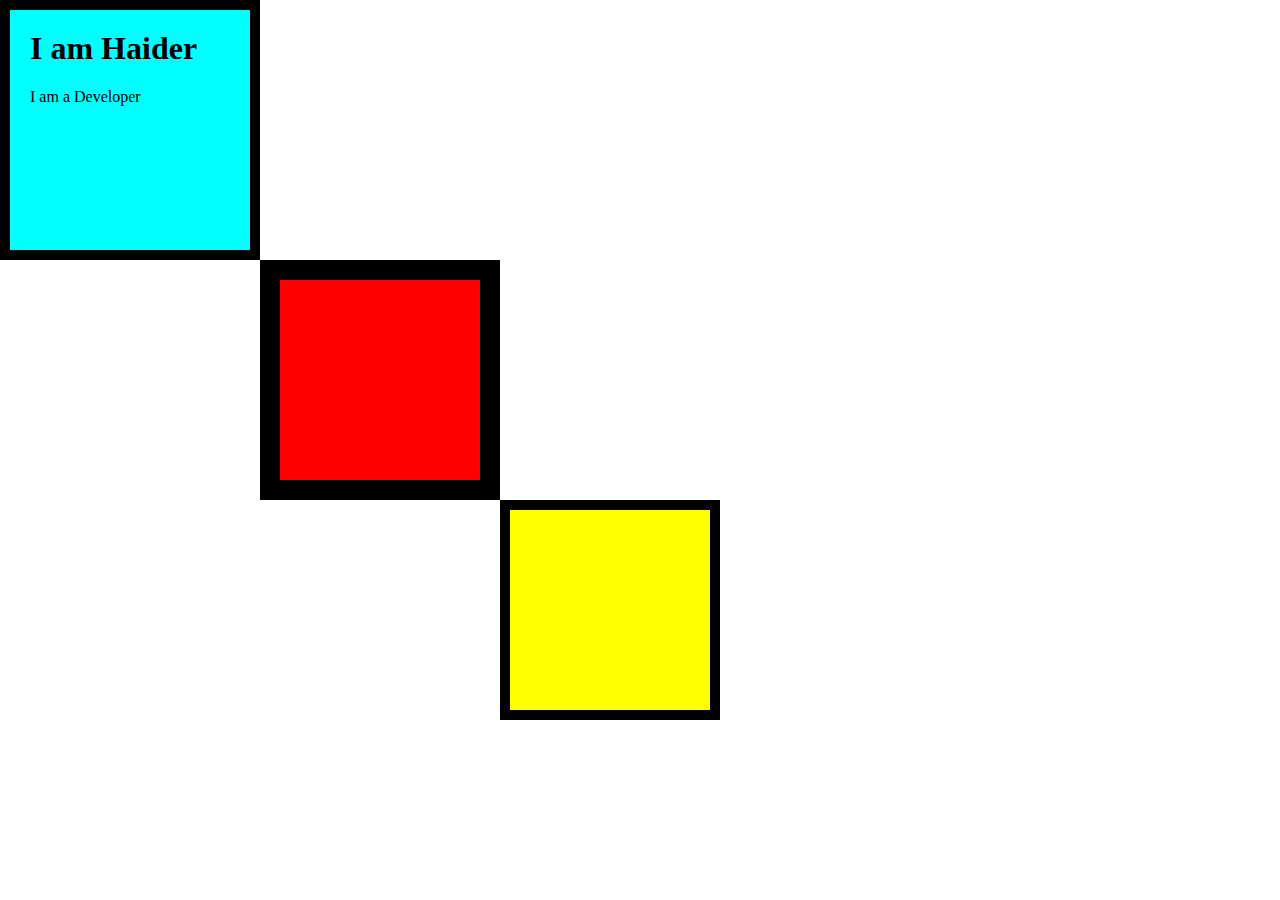
==== SecondTask/index.html @ 25f8fc7a "added Second Task" ====
<!DOCTYPE html>
<html>
<head>
    <title>Haider</title>
    <link href="css/style.css" rel="stylesheet">
    <link href="favicon.ico" rel="icon">

</head>
<body>
<div class="topContainer">
    
    <h1>I am Haider</h1>
    <p>I am a Developer</p>
</div>

<div class="middleContainer"></div>
<div class="bottomContainer"></div>

</body>
</html>
---- SecondTask/css/style.css ----
body{
    margin: 0 ;
}

h1{
    margin-top: 0;
}



.topContainer{
    background-color: aqua;
    height: 200px;
    width: 200px;
    border: solid 10px;
    padding: 20px;


}

.middleContainer{
    background-color: red;
    height: 200px;
    width: 200px;
    border:solid 20px;
    margin-left: 260px;
}

.bottomContainer{
    background-color: yellow;
    height: 200px;
    width: 200px;
    border: solid 10px;
    margin-left: 500px;
}
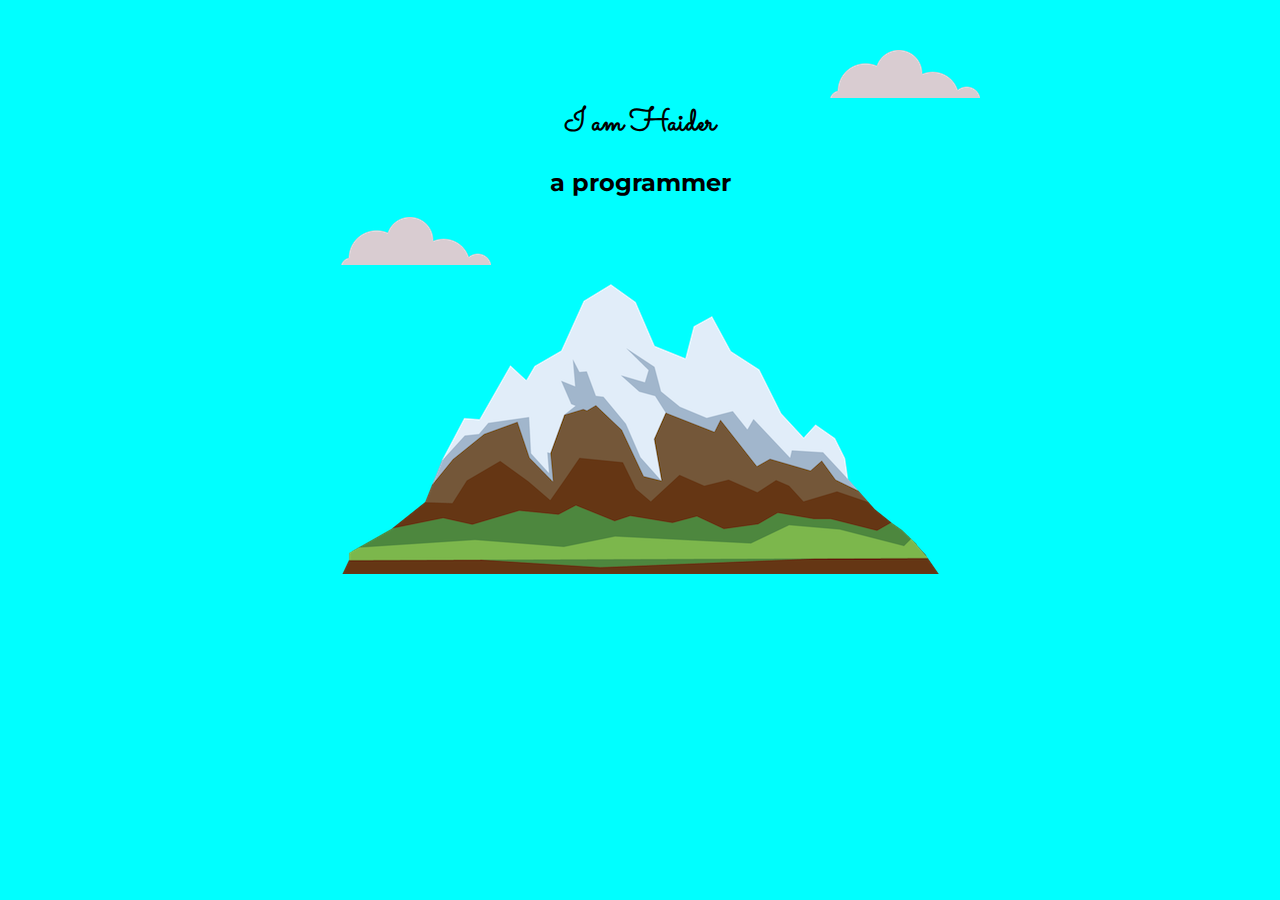
==== commit 3b1dd826: "updated code" ====
--- a/SecondTask/index.html
+++ b/SecondTask/index.html
@@ -1,20 +1,22 @@
 <!DOCTYPE html>
 <html>
-<head>
-    <title>Haider</title>
-    <link href="css/style.css" rel="stylesheet">
-    <link href="favicon.ico" rel="icon">
+    <head>
+        <link href="css/style.css" rel="stylesheet">
+        <link rel="preconnect" href="https://fonts.gstatic.com">
+        <link href="https://fonts.googleapis.com/css2?family=Merriweather+Sans&family=Montserrat&family=Sacramento&display=swap" rel="stylesheet">
+        <title>Haider</title>
+        <link href="favicon.ico" rel="icon">
 
-</head>
-<body>
-<div class="topContainer">
-    
-    <h1>I am Haider</h1>
-    <p>I am a Developer</p>
-</div>
+    </head>
+    <body>
+        <div class="firstContainer">
+            <img class="topCloud" src="Images/cloud.png">
+            <h1>I am Haider</h1>
+            <h2>a <span>pro</span>grammer</h2>
+            <img class="bottomCloud" src="Images/cloud.png">
+            <img class="mountain" src="Images/mountain.png">
+        </div>
 
-<div class="middleContainer"></div>
-<div class="bottomContainer"></div>
 
-</body>
+    </body>
 </html>--- a/SecondTask/css/style.css
+++ b/SecondTask/css/style.css
@@ -1,12 +1,19 @@
 
 body{
     margin: 0 ;
+    background-color: aqua;
+    text-align: center;
+    font-family: 'Merriweather Sans', sans-serif;
 }
 
 h1{
     margin-top: 0;
+    font-family: 'Sacramento', cursive;
 }
 
+h2{
+    font-family: 'Montserrat', sans-serif;
+}
 
 
 .topContainer{
@@ -24,7 +31,9 @@
     height: 200px;
     width: 200px;
     border:solid 20px;
-    margin-left: 260px;
+    position: absolute;
+    left : 260px;
+    top: 260px;
 }
 
 .bottomContainer{
@@ -32,5 +41,22 @@
     height: 200px;
     width: 200px;
     border: solid 10px;
-    margin-left: 500px;
+    position: absolute;
+    left:500px;
+    top: 500px;
+  
+}
+
+.bottomCloud{
+position: absolute;
+}
+
+.topCloud{
+position: absolute;
+right: 300px;
+top: 50px;
+}
+
+.firstContainer{
+    margin-top: 100px;
 }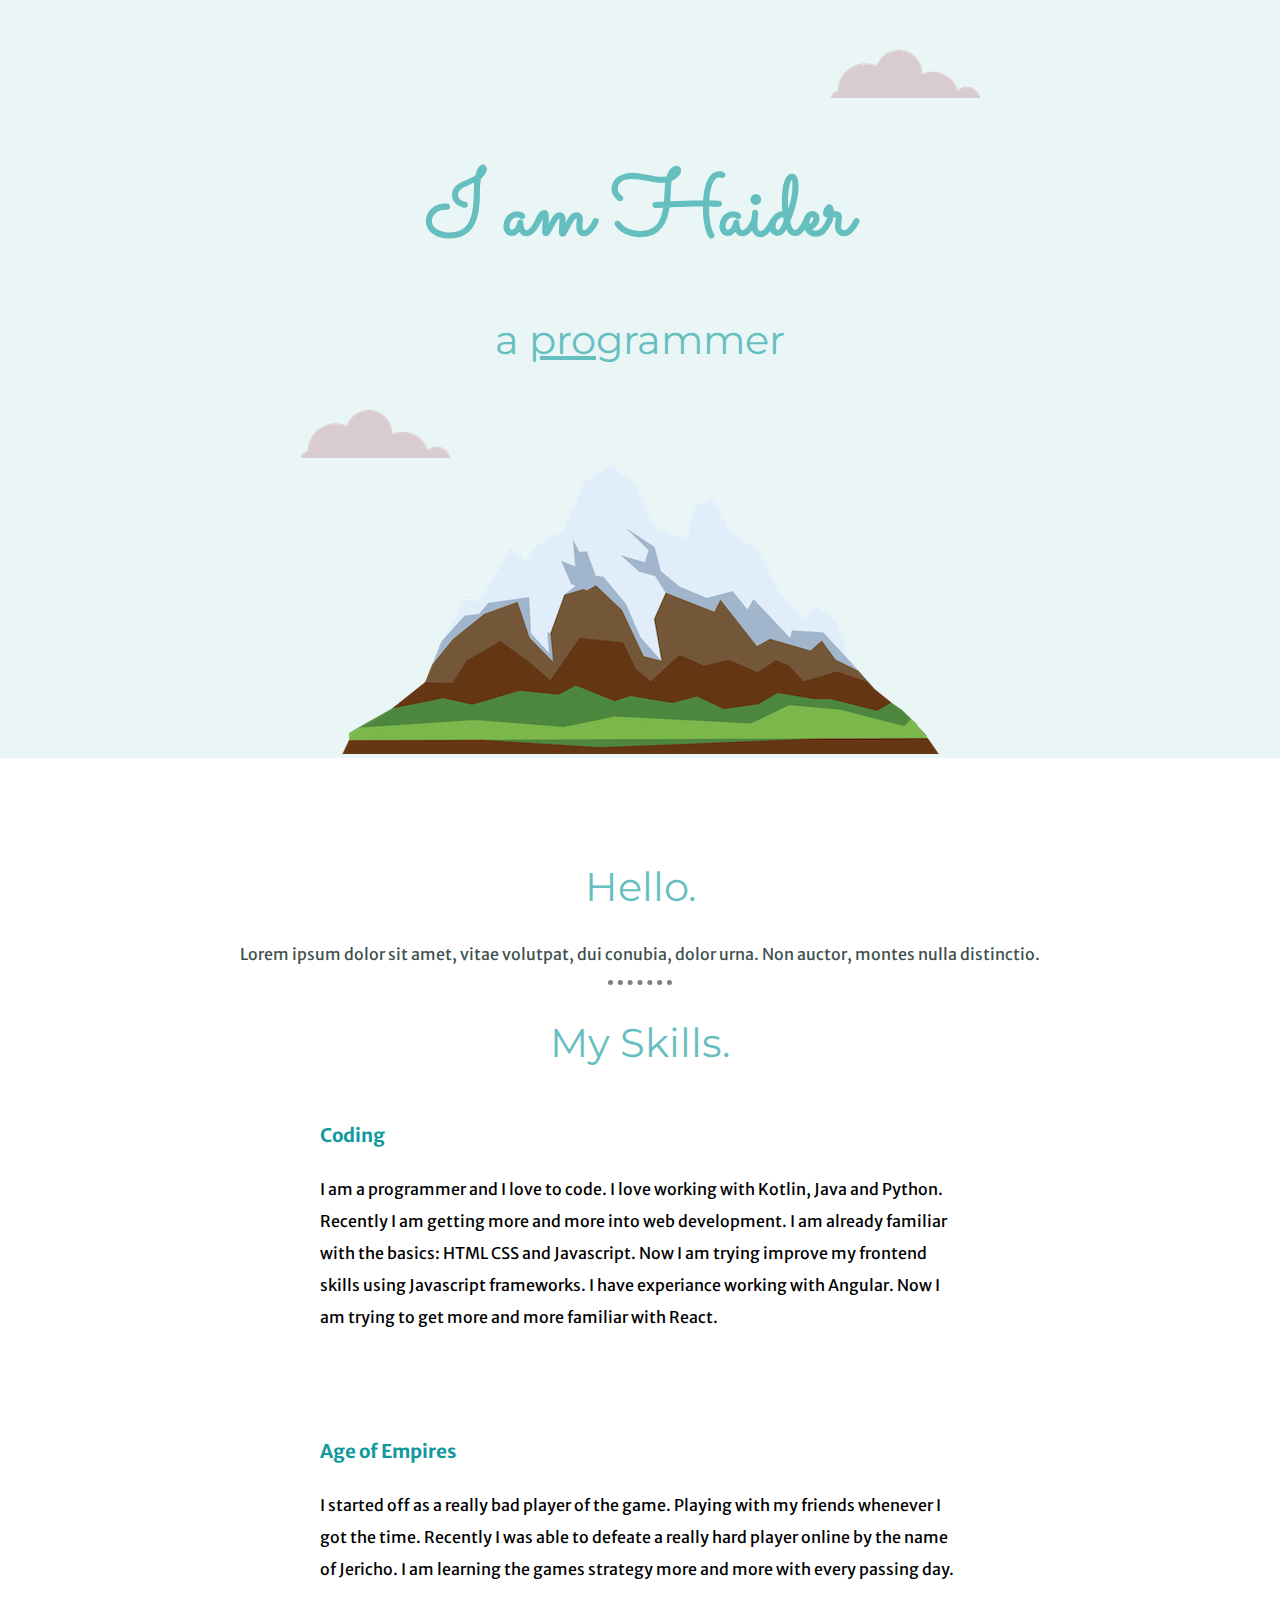
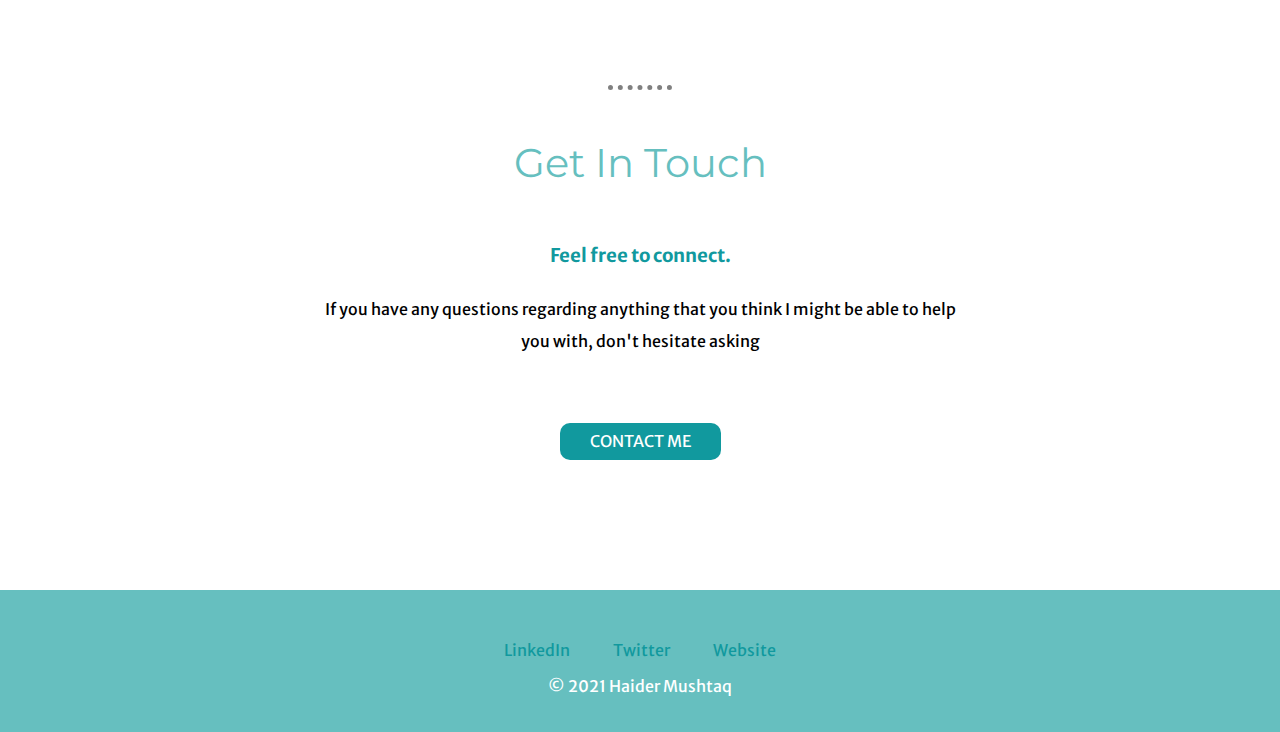
==== commit 1d6150a0: "Completed task 2 :P" ====
--- a/SecondTask/index.html
+++ b/SecondTask/index.html
@@ -9,14 +9,48 @@
 
     </head>
     <body>
-        <div class="firstContainer">
+        <div class="top-container">
             <img class="topCloud" src="Images/cloud.png">
             <h1>I am Haider</h1>
-            <h2>a <span>pro</span>grammer</h2>
+            <h2>a <span class="pro">pro</span>grammer</h2>
             <img class="bottomCloud" src="Images/cloud.png">
             <img class="mountain" src="Images/mountain.png">
         </div>
-
-
+        <div class="middle-container">
+            <div class="profile">
+              <img src="https://secure.gravatar.com/avatar/58aa51934823bc03397b1ff889b8bba7?s=640&r=g" width="15%" style = "border-radius:100px" alt="">
+              <h2>Hello.</h2>
+              <p>Lorem ipsum dolor sit amet, vitae volutpat, dui conubia, dolor urna. Non auctor, montes nulla distinctio.</p>
+            </div>
+            <hr>
+            <div class="skills">
+              <h2>My Skills.</h2>
+              <div class="skill-row">
+                <img class="coding-img" src="https://www.flaticon.com/premium-icon/icons/svg/2115/2115955.svg" style="width: 12rem;" alt="">
+                <h3>Coding</h3>
+                <p>I am a programmer and I love to code. I love working with Kotlin, Java and Python. Recently I am getting more and more into web development. I am already familiar with the basics: HTML CSS and Javascript. Now I am trying improve my frontend skills using Javascript frameworks. I have experiance working with Angular. Now I am trying to get more and more familiar with React.   </p>
+              </div>
+              <div class="skill-row">
+                <img class="aoe-img" src="https://media3.giphy.com/media/geKnQQmQzVms2vdiCb/giphy.gif?cid=790b7611ynpht6f5jbrqic3jtcbg4o61b8j4st1vho0qqtq0&rid=giphy.gif" alt="">
+                <h3>Age of Empires</h3>
+                <p>I started off as a really bad player of the game. Playing with my friends whenever I got the time. Recently I was able to defeate a really hard player online by the name of Jericho. I am learning the games strategy more and more with every passing day.</p>
+              </div>
+            </div>
+            <hr>
+            <div class="contact-me">
+              <h2>Get In Touch</h2>
+              <h3>Feel free to connect.</h3>
+              <p>If you have any questions regarding anything that you think I might be able to help you with, don't hesitate asking</p>
+              <a class="btn" href="mailto:name@email.com">CONTACT ME</a>
+            </div>
+          </div>
+          
+          
+          <div class="bottom-container">
+            <a class="footer-link" href="https://www.linkedin.com/">LinkedIn</a>
+            <a class="footer-link" href="https://twitter.com/">Twitter</a>
+            <a class="footer-link" href="https://www.appbrewery.co/">Website</a>
+            <p class="copyright-bottom">© 2021 Haider Mushtaq</p>
+          </div>
     </body>
 </html>--- a/SecondTask/css/style.css
+++ b/SecondTask/css/style.css
@@ -1,54 +1,78 @@
 
 body{
     margin: 0 ;
-    background-color: aqua;
+   
     text-align: center;
     font-family: 'Merriweather Sans', sans-serif;
 }
 
 h1{
-    margin-top: 0;
+    margin: 50px auto 0 auto;
     font-family: 'Sacramento', cursive;
+    font-size: 5.625rem;
+    color: #66BFBF;
 }
 
 h2{
     font-family: 'Montserrat', sans-serif;
+    font-size: 2.5rem;
+    color : #66BFBF;
+    font-weight: normal;
+}
+
+h3{
+    color: #11999E;
+}
+
+a{
+    color:#11999E;
+}
+
+.top-container{
+    background-color: #EAF6F6;
+    padding-top: 100px;
+    position: relative;
+    margin-bottom: 50px;
+}
+
+.profile{
+    color: #40514E;
+}
+
+.middle-container{
+ 
 }
 
 
-.topContainer{
-    background-color: aqua;
-    height: 200px;
-    width: 200px;
-    border: solid 10px;
-    padding: 20px;
+
+.skill-row{
+    width: 50%;
+    margin: 50px auto 100px auto;
+    text-align: left;
+    line-height: 2;
+}
+
+.coding-img{
+    width: 2.5rem;
+    float: left;
+    margin-right: 30px;
+}
+
+.aoe-img{
+   float: right;
+   margin-left: 30px;
+}
 
 
-}
 
-.middleContainer{
-    background-color: red;
-    height: 200px;
-    width: 200px;
-    border:solid 20px;
-    position: absolute;
-    left : 260px;
-    top: 260px;
-}
-
-.bottomContainer{
-    background-color: yellow;
-    height: 200px;
-    width: 200px;
-    border: solid 10px;
-    position: absolute;
-    left:500px;
-    top: 500px;
-  
+.pro{
+    text-decoration: underline;
 }
 
 .bottomCloud{
 position: absolute;
+left: 300px;
+bottom: 300px;
 }
 
 .topCloud{
@@ -59,4 +83,46 @@
 
 .firstContainer{
     margin-top: 100px;
+}
+
+.contact-me{
+    width: 50%;
+    margin: 30px auto 30px auto ;
+    line-height: 2;
+}
+
+.btn{
+    background-color: #11999E;
+    color: white;
+    padding: 2.5px 30px 2.5px 30px;
+    border-radius: 10px;
+    text-decoration: none;
+    display: inline-block;
+    margin-top: 50px;
+    margin-bottom: 100px;
+   
+}
+
+hr{
+    border-style: none;
+    border-top-style: dotted;
+    border-width: 5px;
+    width: 5%;
+}
+
+.bottom-container{
+    background-color: #66BFBF;
+    padding: 50px 0 20px 0;
+    
+}
+
+.footer-link{
+    margin: 0 20px 0 20px;
+    display: inline-block;
+    color: #11999E;
+    text-decoration: none;
+}
+
+.copyright-bottom{
+    color:white;
 }